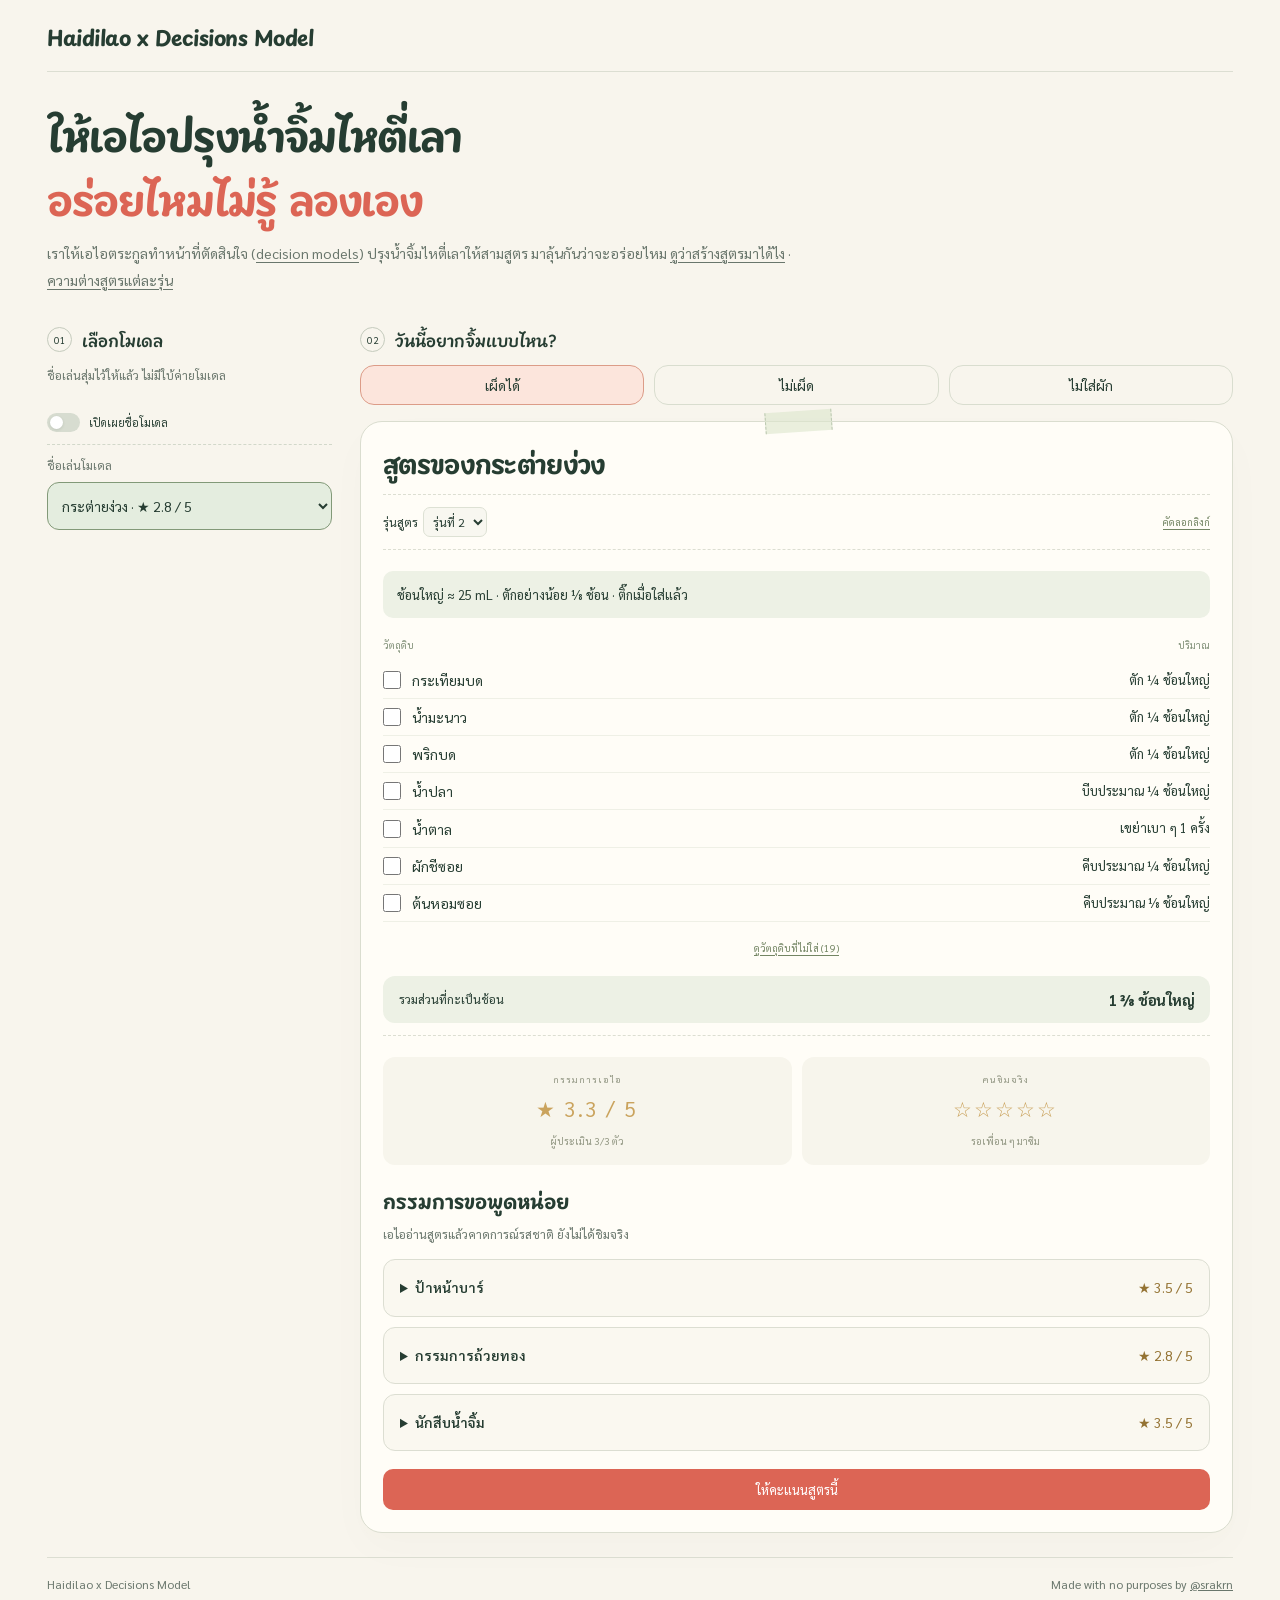
==== web/index.html @ d0651ea5 "Separate recipe-version criteria from the concise process explanation" ====
<!doctype html>
<html lang="th">
<head>
  <meta charset="utf-8">
  <meta name="viewport" content="width=device-width, initial-scale=1">
  <meta name="theme-color" content="#f8f5ed">
  <meta name="description" content="ชิมสูตรน้ำจิ้มที่โมเดลคิดขึ้น โดยไม่ต้องรู้ว่าใครเป็นคนปรุง เลือกสูตรเผ็ดได้ ไม่เผ็ด หรือไม่ใส่ผัก">
  <title>Haidilao x Decisions Model</title>
  <meta property="og:type" content="website">
  <meta property="og:site_name" content="Haidilao x Decisions Model">
  <meta property="og:title" content="สูตรน้ำจิ้มไหตี่เลา จากเอไอ">
  <meta property="og:description" content="ให้เอไอปรุงน้ำจิ้มไหตี่เลา อร่อยไหมไม่รู้ ลองเอง">
  <meta property="og:image" content="https://srakrn.github.io/hdl-dm/assets/sharing-image.png">
  <meta property="og:image:width" content="1200">
  <meta property="og:image:height" content="630">
  <meta property="og:image:type" content="image/png">
  <meta property="og:image:alt" content="สูตรน้ำจิ้มไหตี่เลา จากเอไอ บนภาพหม้อชาบูขาวดำ">
  <meta name="twitter:card" content="summary_large_image">
  <meta name="twitter:title" content="สูตรน้ำจิ้มไหตี่เลา จากเอไอ">
  <meta name="twitter:description" content="ให้เอไอปรุงน้ำจิ้มไหตี่เลา อร่อยไหมไม่รู้ ลองเอง">
  <meta name="twitter:image" content="https://srakrn.github.io/hdl-dm/assets/sharing-image.png">
  <link rel="preconnect" href="https://fonts.googleapis.com">
  <link rel="preconnect" href="https://fonts.gstatic.com" crossorigin>
  <link href="https://fonts.googleapis.com/css2?family=Playpen+Sans+Thai:wght@400;500;600;700&family=Sarabun:wght@400;500;600;700&display=swap" rel="stylesheet">
  <link rel="stylesheet" href="./styles.css?v=37cc934edffb">
  <script defer src="./app.js?v=aac9bf24905a"></script>
</head>
<body>
  <div class="page-wrap">
    <header class="topbar">
      <a class="brand" href="./">Haidilao x Decisions Model</a>
    </header>
    <main>
      <section class="hero" aria-labelledby="hero-title">
        <div class="hero-copy">
          <h1 id="hero-title">ให้เอไอปรุงน้ำจิ้มไหตี่เลา<br><span>อร่อยไหมไม่รู้ ลองเอง</span></h1>
          <p class="intro">เราให้เอไอตระกูลทำหน้าที่ตัดสินใจ (<a href="https://openrouter.ai/blog/insights/what-is-jev/" target="_blank" rel="noopener noreferrer">decision models</a>) ปรุงน้ำจิ้มไหตี่เลาให้สามสูตร มาลุ้นกันว่าจะอร่อยไหม <a id="process-link" href="#recipe-process" aria-haspopup="dialog" aria-controls="recipe-process">ดูว่าสร้างสูตรมาได้ไง</a> · <a id="versions-link" href="#recipe-versions" aria-haspopup="dialog" aria-controls="recipe-versions">ความต่างสูตรแต่ละรุ่น</a></p>
        </div>
      </section>
      <p id="loading-status" class="muted" role="status">กำลังเปิดสมุดสูตร…</p>
      <div id="load-error" class="error-box" role="alert" hidden></div>
      <div id="workspace" class="workspace" hidden>
        <aside class="model-panel" aria-label="เลือกโมเดล">
          <div class="section-heading"><span class="step">01</span><h2>เลือกโมเดล</h2></div>
          <p class="muted panel-intro">ชื่อเล่นสุ่มไว้ให้แล้ว ไม่มีใบ้ค่ายโมเดล</p>
          <label class="reveal-toggle"><input id="reveal-toggle" type="checkbox"><span class="switch" aria-hidden="true"></span><span>เปิดเผยชื่อโมเดล</span></label>
          <p id="reveal-error" class="muted" role="status" hidden></p>
          <label class="model-select-label" for="model-select">ชื่อเล่นโมเดล</label>
          <select id="model-select" class="model-select"></select>
        </aside>
        <section class="recipe-panel" aria-label="สูตรน้ำจิ้ม">
          <div class="section-heading"><span class="step">02</span><h2>วันนี้อยากจิ้มแบบไหน?</h2></div>
          <div id="profiles" class="profile-options" aria-label="เลือกสูตร"></div>
          <article class="recipe-card">
            <div class="recipe-card-head">
              <div><h2 id="recipe-title">สูตรน้ำจิ้ม</h2><p id="recipe-real-name" class="real-name" hidden></p></div>
            </div>
            <div class="recipe-tools">
              <label>รุ่นสูตร <select id="round-select" aria-label="เลือกรุ่นสูตร"></select></label>
              <label id="unit-control">1 หน่วย <input id="unit-ml" type="number" min="0.1" max="100" step="0.1" inputmode="decimal" aria-label="ปริมาตรหนึ่งหน่วยเป็นมิลลิลิตร"> mL</label>
              <button id="share-button" class="text-button" type="button">คัดลอกลิงก์</button>
            </div>
            <p id="share-status" class="muted share-status" role="status"></p>
            <div id="empty-recipe" class="empty-recipe" hidden><h3>ถ้วยนี้ยังว่างอยู่</h3><p>โมเดลนี้ยังไม่มีผลสำเร็จสำหรับสูตรที่เลือก<br>ลองชิมสูตรของเพื่อนคนอื่นก่อนได้เลย</p></div>
            <div id="recipe-content">
              <p id="preparation-note" class="preparation-note"></p>
              <div class="ingredient-heading"><span>วัตถุดิบ</span><span>ปริมาณ</span></div>
              <div id="ingredients" class="ingredient-list"></div>
              <button id="show-zero" class="text-button zero-button" type="button" aria-expanded="false">ดูวัตถุดิบที่ไม่ใส่</button>
              <div class="recipe-total"><span id="total-label">รวมหนึ่งถ้วย</span><strong id="total-volume"></strong></div>
              <p id="constraint-note" class="constraint-note" hidden></p>
              <div class="rating-area">
                <div class="rating-box"><span class="rating-label">กรรมการเอไอ</span><strong id="llm-stars" class="stars">☆☆☆☆☆</strong><p id="llm-note">ยังไม่มีคะแนนจาก LLM</p></div>
                <div class="rating-box"><span class="rating-label">คนชิมจริง</span><strong id="human-stars" class="stars">☆☆☆☆☆</strong><p id="human-note">รอเพื่อน ๆ มาชิม</p></div>
              </div>
              <section id="judge-panel" class="judge-panel" hidden aria-labelledby="judge-title">
                <h3 id="judge-title">กรรมการขอพูดหน่อย</h3>
                <p class="judge-disclaimer">เอไออ่านสูตรแล้วคาดการณ์รสชาติ ยังไม่ได้ชิมจริง</p>
                <div id="judge-reviews"></div>
              </section>
              <a id="form-link" class="form-link" hidden target="_blank" rel="noopener noreferrer">ให้คะแนนสูตรนี้</a>
              <p id="form-pending" class="form-pending">พื้นที่ให้ดาวเตรียมไว้แล้ว ฟอร์มรีวิวจะตามมาในรอบถัดไป</p>
            </div>
          </article>
        </section>
      </div>
    </main>
    <footer><span>Haidilao x Decisions Model</span><span>Made with no purposes by <a href="https://srakrn.me" target="_blank" rel="noopener noreferrer">@srakrn</a></span></footer>
  </div>
  <dialog id="recipe-process" class="process-dialog" aria-labelledby="process-title" aria-describedby="process-intro">
    <div class="process-header">
      <h2 id="process-title">สูตรนี้มาได้ไง?</h2>
      <form method="dialog"><button class="process-close" type="submit" autofocus>ปิด</button></form>
    </div>
    <p id="process-intro">เริ่มจากบอกโจทย์กับของที่มีที่บาร์น้ำจิ้ม แล้วให้เอไอเลือกวัตถุดิบและปริมาณเอง ทีละขั้นแบบนี้เลย</p>
    <ol class="process-steps">
      <li><h3>ซุปที่เราจิ้ม</h3><p>เราบอกเอไอว่าอยากได้น้ำจิ้มมากินกับอาหารลวกซุปน้ำเปล่า (ที่ไหตี่เลา ถ้าไม่อยากจ่ายค่าน้ำซุปหม้อไหน สามารถสั่งน้ำเปล่ามาลงช่องนั้นได้นะ) และให้โจทย์น้ำจิ้มสามสูตร คือเผ็ดได้ ไม่เผ็ด และไม่ใส่ผัก</p></li>
      <li><h3>รายการเครื่องปรุง</h3><p>เราส่งรายชื่อวัตถุดิบเป็นอังกฤษ พร้อมอธิบายรสและเนื้อสัมผัส เช่น น้ำจิ้มไก่ มีรสหวานและข้น ซอสเห็ดมีรส เค็มหอมเห็ด และมีน้ำมัน จะได้มีข้อมูลให้คิดก่อนปรุง (ที่ไหตี่เลา มีน้ำจิ้มสุกี้ และน้ำจิ้มซีฟู้ด แต่เราไม่ให้โมเดลเห็นของสองอย่างนี้ เพราะกินเปล่าๆ ก็อร่อยแล้ว 555555)</p></li>
      <li><h3>รอบแรกให้เลือกวัตถุดิบ</h3><p>เอไอจะประเมินแต่ละอย่างควรใส่ไหม โดยยังไม่ตัดสินใจว่าจะใส่เยอะแค่ไหน เราไม่จำกัดว่าต้องใช้อย่างน้อยหรือไม่เกินกี่อย่าง</p></li>
      <li><h3>รอบสองค่อยถามว่าจะใส่เท่าไหร่</h3><p>ถามทีละอย่าง โดยให้เห็นปริมาณที่เลือกไปแล้ว เลือกได้ว่าจะไม่ใส่ หรือใส่ ⅛, ¼, ½, 1 หรือ 2 ช้อนใหญ่ ช้อนหนึ่งประมาณ 25 mL ขวดบีบก็กะเทียบช้อน ผักใช้ที่คีบแล้วกะปริมาณ ส่วนเกลือ น้ำตาล และพริกไทยให้เขย่าเบา ๆ 1–2 ครั้ง</p></li>
      <li><h3>เอาคำตอบจริงมาให้ลอง</h3><p>เราแสดงสูตรตรงๆ เลย ไม่มีการลองให้เอไอคิดสูตรสามอันแล้วเฉลี่ย เราตั้งชื่อเล่นสุ่มให้แต่ละโมเดล เพื่อให้เลือกลองโดยไม่ติดชื่อค่าย ถ้าอยากรู้ว่าใครปรุง ค่อยเปิดชื่อจริงได้</p></li>
      <li><h3>ให้กรรมการอ่าน แล้วให้คุณชิม</h3><p>GPT Sol, Gemini Flash และ DeepSeek อ่านสูตรแล้วให้ดาวเรื่องความอร่อย ความกลมกล่อม ความซับซ้อน และความแปลกใหม่ พร้อมแซวกันนิดหน่อย แต่เอไอยังไม่ได้ชิมจริงนะ รีวิวจากคนลองจิ้มจึงแยกไว้อีกช่อง กดให้คะแนนหลังลองได้เลย</p></li>
    </ol>
  </dialog>
  <dialog id="recipe-versions" class="process-dialog" aria-labelledby="versions-title">
    <div class="process-header">
      <h2 id="versions-title">ความต่างสูตรแต่ละรุ่น</h2>
      <form method="dialog"><button class="process-close" type="submit" autofocus>ปิด</button></form>
    </div>
    <ol class="process-steps">
      <li><h3>รุ่นที่ 1 — เน้นอร่อยและกลมกล่อม</h3><p>ให้เอไอเลือกจาก 28 วัตถุดิบ โดยยังไม่ได้บอกเกณฑ์ให้คะแนนก่อนปรุง กรรมการให้น้ำหนักความอร่อย 50% ความกลมกล่อม 35% ความซับซ้อน 10% และความแปลกใหม่ 5%</p></li>
      <li><h3>รุ่นที่ 2 — เปิดโอกาสให้ไอเดียรสมากขึ้น</h3><p>เหลือ 26 วัตถุดิบตามของที่มีบนบาร์ ตัดกระเทียมกลีบและผักชีต้น เหลือแบบบดกับซอย เราบอกเกณฑ์ให้เอไอเห็นทั้งตอนเลือกของและเลือกปริมาณ: ความอร่อย 40% ความกลมกล่อม 30% ความซับซ้อน 15% และความแปลกใหม่ 15%</p><p>ซอสหมาล่า ซอสเห็ด เต้าซี่ปรุงรส ซาฉา น้ำมันพริก และเต้าหู้ยี้เป็นโอกาสสร้างรสที่ต่างจากน้ำจิ้มไทยพื้นฐาน แต่ใส่แล้วต้องเข้ากันและกินได้จริง ไม่ได้คะแนนเพียงเพราะใส่ ความซับซ้อนดูที่ชั้นรส ไม่ใช่จำนวนวัตถุดิบ และยังต้องอร่อยไว้ก่อน</p></li>
    </ol>
    <p>ทั้งสองรุ่นคัดวัตถุดิบที่ได้ค่าตั้งแต่ 0.7 ขึ้นไป ใช้ช้อนใหญ่ประมาณ 25 mL และไม่จำกัดจำนวนวัตถุดิบ คะแนนกับรีวิวเก็บแยกตามสูตรของแต่ละรุ่น เลือกสลับรุ่นได้จากช่อง “รุ่นสูตร”</p>
  </dialog>
  <noscript><p>เปิด JavaScript เพื่อเลือกโมเดลและสูตรน้ำจิ้ม</p></noscript>
</body>
</html>
---- web/styles.css ----
:root{--cream:#f8f5ed;--ink:#263d32;--muted:#69766c;--coral:#dc6555;--green:#e7eee4;--line:#dcded2;--paper:#fffdf7;--radius:22px;font-family:"Sarabun",sans-serif;color:var(--ink);background:var(--cream);font-synthesis:none}
*{box-sizing:border-box}body{margin:0}button,input,select{font:inherit}button,a,input,select{-webkit-tap-highlight-color:transparent}button{cursor:pointer}a{color:inherit}button:focus-visible,a:focus-visible,input:focus-visible,select:focus-visible{outline:3px solid #cf8b3e;outline-offset:4px}[hidden]{display:none!important}.page-wrap{max-width:1200px;padding:0 32px;margin:auto}.topbar{height:72px;display:flex;align-items:center;justify-content:space-between;border-bottom:1px solid var(--line)}.brand{text-decoration:none;display:flex;align-items:center;gap:12px;font-weight:700;font-size:22px;letter-spacing:-.5px}.hero{display:flex;justify-content:space-between;gap:24px;padding:24px 0 20px;align-items:center}.hero-copy{flex:1}h1{font-size:40px;line-height:1.6;letter-spacing:-1.4px;margin:0;font-weight:700;position:relative}h1>span{color:var(--coral)}.intro{font-size:14px;line-height:1.9;color:var(--muted);margin:12px 0 8px}.workspace{display:grid;grid-template-columns:275px minmax(0,1fr);gap:24px;align-items:start}.section-heading{display:flex;align-items:center;gap:10px;margin-bottom:12px}.section-heading h2{font-size:16px;font-weight:600;margin:0}.step{font-size:10px;border:1px solid #c5cbbd;border-radius:50%;height:25px;width:25px;display:grid;place-items:center;flex-shrink:0}.muted{color:var(--muted);font-size:11px;line-height:1.8}.panel-intro{margin:0 0 16px}.reveal-toggle{display:flex;align-items:center;gap:9px;font-size:11px;cursor:pointer;padding:10px 0 12px;border-bottom:1px dashed #d2d8ca;margin-bottom:12px}.reveal-toggle input{position:absolute;opacity:0;width:36px;height:20px}.switch{width:33px;height:19px;background:#d7dcd0;border-radius:25px;position:relative;transition:background .2s}.switch:after{content:"";position:absolute;width:13px;height:13px;background:white;left:3px;top:3px;border-radius:50%;box-shadow:0 1px 3px #263d3222;transition:transform .2s}.reveal-toggle input:checked+.switch{background:#6d937d}.reveal-toggle input:checked+.switch:after{transform:translateX(14px)}.reveal-toggle input:focus-visible+.switch{outline:3px solid #cf8b3e;outline-offset:3px}.profile-options{display:grid;grid-template-columns:repeat(3,1fr);gap:10px;margin:12px 0 16px}.profile-button{border:1px solid #d9ddcf;border-radius:14px;background:transparent;padding:10px 8px;color:var(--ink);display:flex;gap:9px;justify-content:center;align-items:center;font-size:13px;transition:background .15s}.profile-button:hover{background:#f0eee5}.profile-button[aria-pressed=true]{background:#fce5dc;border-color:#dc9c88}.recipe-card{background:var(--paper);border:1px solid #daddcf;border-radius:var(--radius);padding:22px;box-shadow:0 6px 0 #eaece111,0 16px 45px #32432905;position:relative}.recipe-card:before{content:"";width:65px;height:21px;position:absolute;top:-11px;left:calc(50% - 32px);background:#dce6cd99;transform:rotate(-4deg);border-left:1px dashed #bac7af;border-right:1px dashed #bac7af}.recipe-card-head{display:flex;align-items:center;justify-content:space-between;gap:10px}.recipe-card-head h2{font-size:25px;letter-spacing:-.7px;margin:0;line-height:1.5}.real-name{font-size:11px;color:var(--muted);overflow-wrap:anywhere;margin:7px 0 0}.recipe-tools{display:flex;flex-wrap:wrap;align-items:center;gap:12px;font-size:10px;border-top:1px dashed var(--line);border-bottom:1px dashed var(--line);padding:12px 0}.recipe-tools label{display:flex;gap:5px;align-items:center}.recipe-tools select,.recipe-tools input{background:#f8f7f0;border:1px solid #dde1d4;border-radius:7px;color:var(--ink);padding:5px;font-size:10px}.recipe-tools input{width:52px}.text-button{background:none;border:0;padding:4px 0;font-size:10px;color:#738563;text-decoration:underline;text-underline-offset:3px}.recipe-tools .text-button{margin-left:auto}.share-status{margin:3px 0;min-height:5px}.ingredient-heading{display:flex;justify-content:space-between;font-size:10px;color:#819078;margin:20px 0 11px}.ingredient-row{display:grid;grid-template-columns:minmax(0,1fr) 140px;align-items:center;gap:16px;padding:7px 0;border-bottom:1px solid #eff0e6}.ingredient-name{font-size:12px;display:flex;align-items:center;flex-wrap:wrap;gap:7px}.ingredient-name:before{content:"";width:5px;height:5px;background:#8aaa83;border-radius:50%;flex-shrink:0}.excluded-tag{font-size:8px;background:#f8e6d9;padding:3px 5px;border-radius:4px;color:#9a613f}.ingredient-amount{text-align:right;font-size:12px;font-variant-numeric:tabular-nums}.ingredient-amount small{font-size:9px;color:#879180;margin-left:4px}.amount-track{height:3px;background:#e8ecdf;border-radius:4px;margin:6px 0 0 auto;width:100%}.amount-fill{height:100%;background:#99b289;border-radius:4px}.ingredient-row.is-zero{opacity:.6}.zero-button{display:block;margin:15px auto}.recipe-total{display:flex;justify-content:space-between;align-items:center;background:#edf1e5;padding:14px 16px;border-radius:12px;font-size:12px;margin:18px 0 12px}.recipe-total strong{font-size:17px;letter-spacing:-.5px}.recipe-note{font-size:9px;line-height:1.9;color:#87917d;margin:12px 0 20px}.constraint-note{font-size:10px;line-height:1.8;color:#8a5c41;background:#fcf0e5;border:1px solid #efdfc9;padding:10px 12px;border-radius:10px}.rating-area{border-top:1px dashed var(--line);padding-top:21px;display:grid;grid-template-columns:1fr 1fr;gap:10px}.rating-box{background:#f7f5ec;border-radius:12px;padding:16px;text-align:center}.rating-label{font-size:9px;letter-spacing:1px;color:#8a8f7b;display:block}.stars{display:block;color:#caa35d;font-size:21px;font-weight:400;letter-spacing:2px;margin:10px 0}.rating-box p{font-size:10px;color:#929783;line-height:1.7;margin:0}.form-pending{font-size:9px;color:#989d8e;text-align:center;margin:18px 0 0;line-height:1.8}.form-link{display:block;text-align:center;text-decoration:none;border-radius:10px;background:var(--coral);color:white;padding:12px;margin-top:18px;font-size:13px}.empty-recipe{text-align:center;padding:44px 15px;color:var(--muted)}.empty-recipe>span{font-size:40px}.empty-recipe h3{font-size:18px;color:var(--ink)}.empty-recipe p{font-size:12px;line-height:1.9}.error-box{padding:20px;background:#fae8e0;border-radius:15px;font-size:13px;line-height:1.8}footer{border-top:1px solid var(--line);margin-top:24px;padding:16px 0 20px;display:flex;gap:15px;justify-content:space-between;font-size:12px;color:#69766c;line-height:1.8}
@media(min-width:1250px){.page-wrap{max-width:1250px}.workspace{grid-template-columns:285px minmax(0,1fr);gap:28px}.hero{padding:28px 0 24px}}
@media(max-width:850px){.page-wrap{padding:0 24px}.workspace{grid-template-columns:220px minmax(0,1fr);gap:22px}h1{font-size:31px}.recipe-card{padding:22px}.profile-button{font-size:11px;gap:5px}.recipe-tools .text-button{margin-left:0}.recipe-card-head h2{font-size:22px}.hero{gap:10px}}
@media(max-width:640px){.page-wrap{padding:0 18px}.topbar{height:60px}.brand{font-size:19px}.hero{padding:18px 0 16px;position:relative;display:block}.hero-copy{position:relative;z-index:1}h1{font-size:27px;letter-spacing:-1px;line-height:1.65}.workspace{display:block}.section-heading h2{font-size:14px}.model-panel{margin-bottom:25px}.panel-intro{font-size:10px;margin-bottom:5px}.reveal-toggle{padding:8px 0 12px;margin-bottom:10px}.profile-options{gap:7px;margin:10px 0 16px}.profile-button{font-size:11px;padding:12px 6px}.recipe-card{padding:18px 16px}.recipe-card-head h2{font-size:23px}.ingredient-row{grid-template-columns:minmax(0,1fr) 118px;gap:12px}.ingredient-name{font-size:11px}.rating-box{padding:10px 8px}.stars{font-size:18px}.recipe-tools{gap:8px}.recipe-tools .text-button{margin-left:auto;font-size:9px}footer{display:block;margin-top:20px;padding-top:12px;font-size:11px}footer>span{display:block;margin-bottom:7px}}
@media(prefers-reduced-motion:reduce){*{transition:none!important}}

h1,h2,h3,.brand{font-family:"Playpen Sans Thai",cursive}.brand{font-size:21px;line-height:1.5}.intro a{text-underline-offset:3px}.model-select-label{display:block;font-size:12px;margin-bottom:9px;color:var(--muted)}.model-select{width:100%;max-width:100%;padding:13px 10px;border:1px solid #829978;border-radius:12px;background:#e4eddf;color:var(--ink);font-size:14px}.recipe-card-head{margin-bottom:12px}.ingredient-name{font-size:14px}.recipe-tools{font-size:12px}.recipe-tools select,.recipe-tools input{font-size:12px}.recipe-note{font-size:11px}.profile-button{font-size:14px}.muted{font-size:12px}
@media(max-width:640px){.brand{font-size:18px}.hero{padding:18px 0 16px}h1{font-size:26px;letter-spacing:0;line-height:1.65}.model-panel{margin-bottom:18px}.model-select{font-size:14px}.ingredient-name{font-size:13px}.recipe-tools .text-button{margin-left:0}.profile-button{font-size:13px}.recipe-card-head h2{font-size:22px}}

.preparation-note{font-size:13px;line-height:1.8;padding:12px 14px;background:#edf1e5;border-radius:10px}.ingredient-check{width:18px;height:18px;accent-color:#6d937d;cursor:pointer;margin:0 4px 0 0;flex-shrink:0}.ingredient-name:has(.ingredient-check):before{display:none}.ingredient-row:has(.ingredient-check){cursor:pointer}.ingredient-row.is-added .ingredient-name{text-decoration:line-through;color:var(--muted)}.ingredient-row.is-added{opacity:.55}.ingredient-amount{font-size:13px;line-height:1.7}.technical-details{font-size:11px;color:var(--muted);line-height:1.8;margin:16px 0}.technical-details summary{cursor:pointer}.recipe-total{gap:12px}.recipe-total strong{font-size:15px;text-align:right}@media(max-width:640px){.ingredient-row{grid-template-columns:minmax(0,1fr) 135px}.ingredient-amount{font-size:12px}.preparation-note{font-size:12px}}

.judge-panel{margin:18px 0}.judge-panel h3{font-size:19px;margin:0 0 8px}.judge-disclaimer{font-size:12px;color:var(--muted);line-height:1.8;margin:0 0 14px}.judge-review{border:1px solid var(--line);border-radius:12px;margin:10px 0;background:#faf8f0;overflow:hidden}.judge-summary{padding:15px 16px;cursor:pointer;font-size:14px;line-height:1.8}.judge-character{font-weight:600}.judge-stars{float:right;margin-left:10px;color:#947333;white-space:nowrap}.judge-content{padding:0 16px 16px;font-size:13px;line-height:1.95;overflow-wrap:anywhere}.judge-model{font-size:11px;color:var(--muted);margin:0 0 10px}.judge-critique{margin:0 0 14px}.judge-metrics{display:grid;grid-template-columns:1fr 1fr;gap:10px;background:var(--green);border-radius:10px;padding:12px;margin:14px 0}.judge-metrics>div{display:flex;justify-content:space-between;gap:8px;font-size:12px}.judge-metrics dd{margin:0;font-variant-numeric:tabular-nums;white-space:nowrap}.judge-observation{margin:10px 0 0}@media(max-width:640px){.judge-metrics{grid-template-columns:1fr}.judge-summary{font-size:13px;padding:13px}.judge-content{padding:0 13px 13px}.judge-stars{font-size:12px}}

.intro{max-width:850px}.process-dialog{width:min(650px,calc(100% - 32px));max-height:calc(100dvh - 48px);padding:26px;border:1px solid var(--line);border-radius:20px;background:var(--paper);color:var(--ink);box-shadow:0 20px 80px #263d3233;overflow-y:auto}.process-dialog::backdrop{background:#263d3277}.process-header{display:flex;align-items:start;justify-content:space-between;gap:18px}.process-header h2{margin:0;font-size:24px;line-height:1.6}.process-header form{margin:0;flex-shrink:0}.process-close{padding:7px 13px;border:1px solid var(--line);border-radius:8px;background:var(--green);color:var(--ink);font-size:13px}.process-dialog p{font-size:15px;line-height:1.9;color:var(--muted)}.process-steps{padding-left:24px;margin:24px 0 0}.process-steps li{padding-left:8px;margin:0 0 22px}.process-steps li::marker{font-weight:600;color:var(--coral)}.process-steps h3{font-size:17px;line-height:1.7;margin:0 0 6px}.process-steps p{margin:0}.process-steps li:last-child{margin-bottom:0}@media(max-width:640px){.process-dialog{padding:20px;max-height:calc(100dvh - 32px)}.process-header h2{font-size:21px}.process-dialog p{font-size:14px}.process-steps h3{font-size:16px}}

.intro a[aria-haspopup="dialog"]{white-space:nowrap}
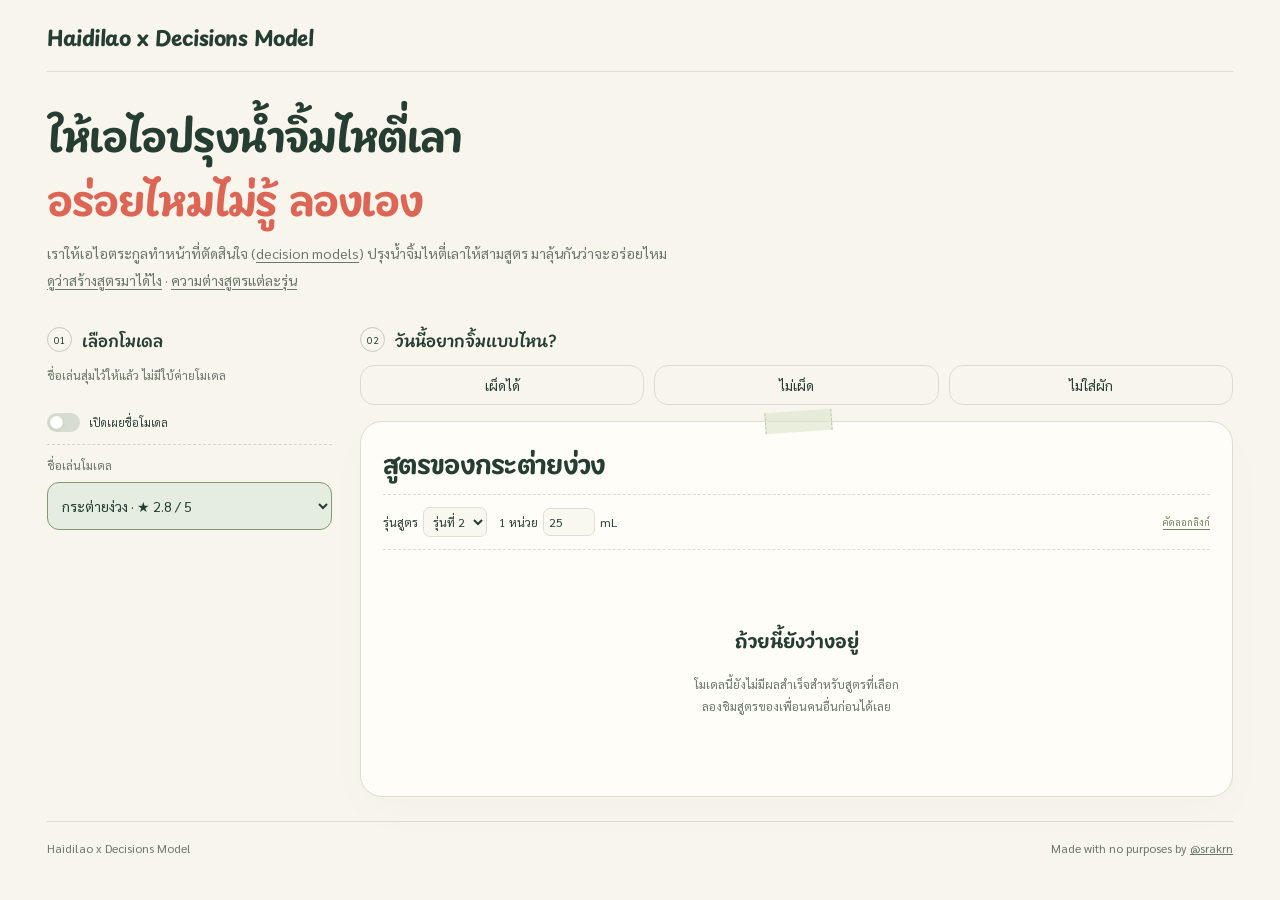
==== commit 02b6ec8e: "List models across all recipe versions and fall back to available recipes" ====
--- a/web/index.html
+++ b/web/index.html
@@ -23,7 +23,7 @@
   <link rel="preconnect" href="https://fonts.gstatic.com" crossorigin>
   <link href="https://fonts.googleapis.com/css2?family=Playpen+Sans+Thai:wght@400;500;600;700&family=Sarabun:wght@400;500;600;700&display=swap" rel="stylesheet">
   <link rel="stylesheet" href="./styles.css?v=37cc934edffb">
-  <script defer src="./app.js?v=aac9bf24905a"></script>
+  <script defer src="./app.js?v=c2200e5fb18a"></script>
 </head>
 <body>
   <div class="page-wrap">
@@ -34,7 +34,7 @@
       <section class="hero" aria-labelledby="hero-title">
         <div class="hero-copy">
           <h1 id="hero-title">ให้เอไอปรุงน้ำจิ้มไหตี่เลา<br><span>อร่อยไหมไม่รู้ ลองเอง</span></h1>
-          <p class="intro">เราให้เอไอตระกูลทำหน้าที่ตัดสินใจ (<a href="https://openrouter.ai/blog/insights/what-is-jev/" target="_blank" rel="noopener noreferrer">decision models</a>) ปรุงน้ำจิ้มไหตี่เลาให้สามสูตร มาลุ้นกันว่าจะอร่อยไหม <a id="process-link" href="#recipe-process" aria-haspopup="dialog" aria-controls="recipe-process">ดูว่าสร้างสูตรมาได้ไง</a> · <a id="versions-link" href="#recipe-versions" aria-haspopup="dialog" aria-controls="recipe-versions">ความต่างสูตรแต่ละรุ่น</a></p>
+          <p class="intro">เราให้เอไอตระกูลทำหน้าที่ตัดสินใจ (<a href="https://openrouter.ai/blog/insights/what-is-jev/" target="_blank" rel="noopener noreferrer">decision models</a>) ปรุงน้ำจิ้มไหตี่เลาให้สามสูตร มาลุ้นกันว่าจะอร่อยไหม<br><a id="process-link" href="#recipe-process" aria-haspopup="dialog" aria-controls="recipe-process">ดูว่าสร้างสูตรมาได้ไง</a> · <a id="versions-link" href="#recipe-versions" aria-haspopup="dialog" aria-controls="recipe-versions">ความต่างสูตรแต่ละรุ่น</a></p>
         </div>
       </section>
       <p id="loading-status" class="muted" role="status">กำลังเปิดสมุดสูตร…</p>
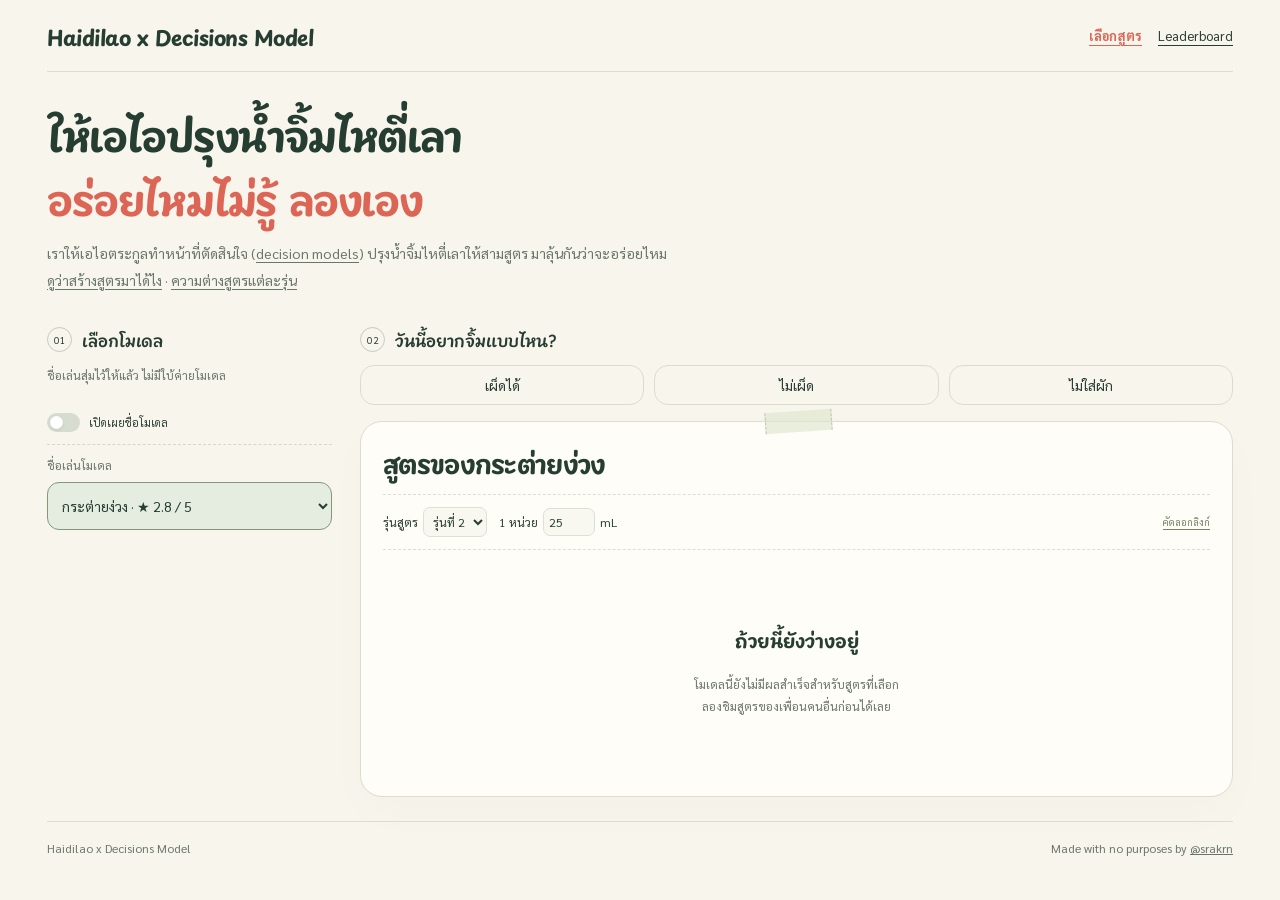
==== commit 8dde0cce: "Add latest-version recipe leaderboards by flavor profile" ====
--- a/web/index.html
+++ b/web/index.html
@@ -22,13 +22,14 @@
   <link rel="preconnect" href="https://fonts.googleapis.com">
   <link rel="preconnect" href="https://fonts.gstatic.com" crossorigin>
   <link href="https://fonts.googleapis.com/css2?family=Playpen+Sans+Thai:wght@400;500;600;700&family=Sarabun:wght@400;500;600;700&display=swap" rel="stylesheet">
-  <link rel="stylesheet" href="./styles.css?v=37cc934edffb">
+  <link rel="stylesheet" href="./styles.css?v=39d4e215cee0">
   <script defer src="./app.js?v=c2200e5fb18a"></script>
 </head>
 <body>
   <div class="page-wrap">
     <header class="topbar">
       <a class="brand" href="./">Haidilao x Decisions Model</a>
+      <nav class="site-nav"><a href="./" aria-current="page">เลือกสูตร</a><a href="./leaderboard.html">Leaderboard</a></nav>
     </header>
     <main>
       <section class="hero" aria-labelledby="hero-title">
@@ -108,10 +109,10 @@
       <form method="dialog"><button class="process-close" type="submit" autofocus>ปิด</button></form>
     </div>
     <ol class="process-steps">
-      <li><h3>รุ่นที่ 1 — เน้นอร่อยและกลมกล่อม</h3><p>ให้เอไอเลือกจาก 28 วัตถุดิบ โดยยังไม่ได้บอกเกณฑ์ให้คะแนนก่อนปรุง กรรมการให้น้ำหนักความอร่อย 50% ความกลมกล่อม 35% ความซับซ้อน 10% และความแปลกใหม่ 5%</p></li>
-      <li><h3>รุ่นที่ 2 — เปิดโอกาสให้ไอเดียรสมากขึ้น</h3><p>เหลือ 26 วัตถุดิบตามของที่มีบนบาร์ ตัดกระเทียมกลีบและผักชีต้น เหลือแบบบดกับซอย เราบอกเกณฑ์ให้เอไอเห็นทั้งตอนเลือกของและเลือกปริมาณ: ความอร่อย 40% ความกลมกล่อม 30% ความซับซ้อน 15% และความแปลกใหม่ 15%</p><p>ซอสหมาล่า ซอสเห็ด เต้าซี่ปรุงรส ซาฉา น้ำมันพริก และเต้าหู้ยี้เป็นโอกาสสร้างรสที่ต่างจากน้ำจิ้มไทยพื้นฐาน แต่ใส่แล้วต้องเข้ากันและกินได้จริง ไม่ได้คะแนนเพียงเพราะใส่ ความซับซ้อนดูที่ชั้นรส ไม่ใช่จำนวนวัตถุดิบ และยังต้องอร่อยไว้ก่อน</p></li>
+      <li><h3>รุ่นที่ 1</h3><p>คัดวัตถุดิบที่ได้ค่าตั้งแต่ 50% ขึ้นไป โดยยังไม่ได้บอกเกณฑ์ให้คะแนนก่อนปรุง กรรมการให้น้ำหนักความอร่อย 40% ความกลมกล่อม 30% ความซับซ้อน 20% และความแปลกใหม่ 10%</p></li>
+      <li><h3>รุ่นที่ 2</h3><p>คัดวัตถุดิบที่ได้ค่าตั้งแต่ 70% ขึ้นไป เราบอกเกณฑ์ให้เอไอเห็นทั้งตอนเลือกของและเลือกปริมาณ: ความอร่อย 40% ความกลมกล่อม 30% ความซับซ้อน 15% และความแปลกใหม่ 15%</p></li>
     </ol>
-    <p>ทั้งสองรุ่นคัดวัตถุดิบที่ได้ค่าตั้งแต่ 0.7 ขึ้นไป ใช้ช้อนใหญ่ประมาณ 25 mL และไม่จำกัดจำนวนวัตถุดิบ คะแนนกับรีวิวเก็บแยกตามสูตรของแต่ละรุ่น เลือกสลับรุ่นได้จากช่อง “รุ่นสูตร”</p>
+    <p>ทั้งสองรุ่นใช้ช้อนใหญ่ประมาณ 25 mL คะแนนกับรีวิวเก็บแยกตามสูตรของแต่ละรุ่น เลือกสลับรุ่นได้จากช่อง “รุ่นสูตร”</p>
   </dialog>
   <noscript><p>เปิด JavaScript เพื่อเลือกโมเดลและสูตรน้ำจิ้ม</p></noscript>
 </body>
--- a/web/styles.css
+++ b/web/styles.css
@@ -15,3 +15,4 @@
 .intro{max-width:850px}.process-dialog{width:min(650px,calc(100% - 32px));max-height:calc(100dvh - 48px);padding:26px;border:1px solid var(--line);border-radius:20px;background:var(--paper);color:var(--ink);box-shadow:0 20px 80px #263d3233;overflow-y:auto}.process-dialog::backdrop{background:#263d3277}.process-header{display:flex;align-items:start;justify-content:space-between;gap:18px}.process-header h2{margin:0;font-size:24px;line-height:1.6}.process-header form{margin:0;flex-shrink:0}.process-close{padding:7px 13px;border:1px solid var(--line);border-radius:8px;background:var(--green);color:var(--ink);font-size:13px}.process-dialog p{font-size:15px;line-height:1.9;color:var(--muted)}.process-steps{padding-left:24px;margin:24px 0 0}.process-steps li{padding-left:8px;margin:0 0 22px}.process-steps li::marker{font-weight:600;color:var(--coral)}.process-steps h3{font-size:17px;line-height:1.7;margin:0 0 6px}.process-steps p{margin:0}.process-steps li:last-child{margin-bottom:0}@media(max-width:640px){.process-dialog{padding:20px;max-height:calc(100dvh - 32px)}.process-header h2{font-size:21px}.process-dialog p{font-size:14px}.process-steps h3{font-size:16px}}
 
 .intro a[aria-haspopup="dialog"]{white-space:nowrap}
+.site-nav{display:flex;gap:16px;align-items:center;font-size:13px}.site-nav a{text-underline-offset:4px}.site-nav [aria-current="page"]{font-weight:700;color:var(--coral)}.leaderboard-reveal{width:fit-content;margin:0 0 20px}.leaderboards{display:grid;grid-template-columns:repeat(3,minmax(0,1fr));gap:18px}.leaderboard-card{background:var(--paper);border:1px solid var(--line);border-radius:var(--radius);padding:20px 16px}.leaderboard-card h2{font-size:24px;margin:0 0 12px}.leaderboard-table{width:100%;border-collapse:collapse;font-size:14px}.leaderboard-table th{color:var(--muted);font-size:11px;font-weight:400;text-align:left;padding:0 4px 10px}.leaderboard-table td{padding:12px 4px;border-top:1px solid var(--line);vertical-align:top}.leaderboard-table th:last-child,.leaderboard-stars{text-align:right;white-space:nowrap}.leaderboard-table a{text-underline-offset:4px}.leaderboard-rank{color:var(--muted);width:40px;font-variant-numeric:tabular-nums}.leaderboard-stars{font-weight:700;font-variant-numeric:tabular-nums}.leaderboard-table .is-first{color:var(--coral)}.leaderboard-model-id{display:block;font-size:10px;color:var(--muted);overflow-wrap:anywhere;margin-top:5px}.leaderboard-table .muted{display:block;margin-top:4px}@media(max-width:900px){.leaderboards{grid-template-columns:1fr}.leaderboard-card{padding:20px}.leaderboard-table{font-size:15px}}@media(max-width:640px){.site-nav{font-size:11px;gap:10px}.topbar .brand{font-size:16px}}
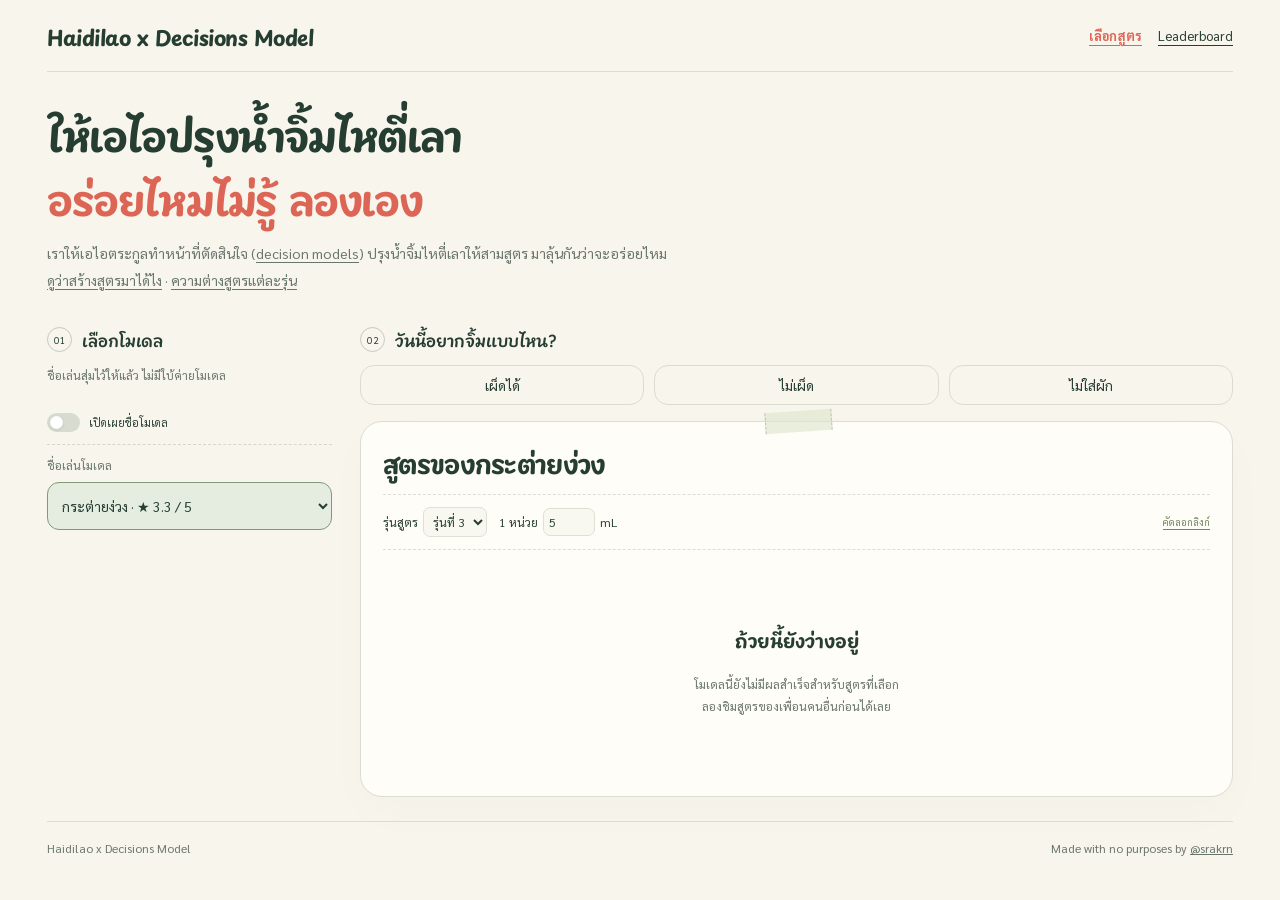
==== commit a37a9ca9: "Generate version 3 recipes with uniform 5 ml volume parts" ====
--- a/web/index.html
+++ b/web/index.html
@@ -22,8 +22,8 @@
   <link rel="preconnect" href="https://fonts.googleapis.com">
   <link rel="preconnect" href="https://fonts.gstatic.com" crossorigin>
   <link href="https://fonts.googleapis.com/css2?family=Playpen+Sans+Thai:wght@400;500;600;700&family=Sarabun:wght@400;500;600;700&display=swap" rel="stylesheet">
-  <link rel="stylesheet" href="./styles.css?v=39d4e215cee0">
-  <script defer src="./app.js?v=c2200e5fb18a"></script>
+  <link rel="stylesheet" href="./styles.css?v=4821694a9c42">
+  <script defer src="./app.js?v=592c5bfaf291"></script>
 </head>
 <body>
   <div class="page-wrap">
@@ -74,6 +74,10 @@
                 <div class="rating-box"><span class="rating-label">กรรมการเอไอ</span><strong id="llm-stars" class="stars">☆☆☆☆☆</strong><p id="llm-note">ยังไม่มีคะแนนจาก LLM</p></div>
                 <div class="rating-box"><span class="rating-label">คนชิมจริง</span><strong id="human-stars" class="stars">☆☆☆☆☆</strong><p id="human-note">รอเพื่อน ๆ มาชิม</p></div>
               </div>
+              <section id="human-panel" class="human-panel" hidden aria-labelledby="human-title">
+                <h3 id="human-title">คนชิมว่าไงบ้าง</h3>
+                <div id="human-reviews"></div>
+              </section>
               <section id="judge-panel" class="judge-panel" hidden aria-labelledby="judge-title">
                 <h3 id="judge-title">กรรมการขอพูดหน่อย</h3>
                 <p class="judge-disclaimer">เอไออ่านสูตรแล้วคาดการณ์รสชาติ ยังไม่ได้ชิมจริง</p>
@@ -98,7 +102,7 @@
       <li><h3>ซุปที่เราจิ้ม</h3><p>เราบอกเอไอว่าอยากได้น้ำจิ้มมากินกับอาหารลวกซุปน้ำเปล่า (ที่ไหตี่เลา ถ้าไม่อยากจ่ายค่าน้ำซุปหม้อไหน สามารถสั่งน้ำเปล่ามาลงช่องนั้นได้นะ) และให้โจทย์น้ำจิ้มสามสูตร คือเผ็ดได้ ไม่เผ็ด และไม่ใส่ผัก</p></li>
       <li><h3>รายการเครื่องปรุง</h3><p>เราส่งรายชื่อวัตถุดิบเป็นอังกฤษ พร้อมอธิบายรสและเนื้อสัมผัส เช่น น้ำจิ้มไก่ มีรสหวานและข้น ซอสเห็ดมีรส เค็มหอมเห็ด และมีน้ำมัน จะได้มีข้อมูลให้คิดก่อนปรุง (ที่ไหตี่เลา มีน้ำจิ้มสุกี้ และน้ำจิ้มซีฟู้ด แต่เราไม่ให้โมเดลเห็นของสองอย่างนี้ เพราะกินเปล่าๆ ก็อร่อยแล้ว 555555)</p></li>
       <li><h3>รอบแรกให้เลือกวัตถุดิบ</h3><p>เอไอจะประเมินแต่ละอย่างควรใส่ไหม โดยยังไม่ตัดสินใจว่าจะใส่เยอะแค่ไหน เราไม่จำกัดว่าต้องใช้อย่างน้อยหรือไม่เกินกี่อย่าง</p></li>
-      <li><h3>รอบสองค่อยถามว่าจะใส่เท่าไหร่</h3><p>ถามทีละอย่าง โดยให้เห็นปริมาณที่เลือกไปแล้ว เลือกได้ว่าจะไม่ใส่ หรือใส่ ⅛, ¼, ½, 1 หรือ 2 ช้อนใหญ่ ช้อนหนึ่งประมาณ 25 mL ขวดบีบก็กะเทียบช้อน ผักใช้ที่คีบแล้วกะปริมาณ ส่วนเกลือ น้ำตาล และพริกไทยให้เขย่าเบา ๆ 1–2 ครั้ง</p></li>
+      <li><h3>รอบสองค่อยถามว่าจะใส่เท่าไหร่</h3><p>ถามทีละอย่าง โดยให้เห็นปริมาณที่เลือกไปแล้ว รุ่นที่ 3 เลือกเป็นส่วนโดยปริมาตร ทุก ¼ ส่วนจนถึง 3 ส่วน แล้วเลือก 3½, 4, 4½, 5, 6, 7 หรือ 8 ส่วนได้ เราแสดง 1 ส่วนเป็น 1 ช้อนตวง 5 mL สำหรับทุกวัตถุดิบ ส่วนรุ่นที่ 1–2 ยังแสดงคำตอบเดิมเทียบเป็นช้อนเล็ก</p></li>
       <li><h3>เอาคำตอบจริงมาให้ลอง</h3><p>เราแสดงสูตรตรงๆ เลย ไม่มีการลองให้เอไอคิดสูตรสามอันแล้วเฉลี่ย เราตั้งชื่อเล่นสุ่มให้แต่ละโมเดล เพื่อให้เลือกลองโดยไม่ติดชื่อค่าย ถ้าอยากรู้ว่าใครปรุง ค่อยเปิดชื่อจริงได้</p></li>
       <li><h3>ให้กรรมการอ่าน แล้วให้คุณชิม</h3><p>GPT Sol, Gemini Flash และ DeepSeek อ่านสูตรแล้วให้ดาวเรื่องความอร่อย ความกลมกล่อม ความซับซ้อน และความแปลกใหม่ พร้อมแซวกันนิดหน่อย แต่เอไอยังไม่ได้ชิมจริงนะ รีวิวจากคนลองจิ้มจึงแยกไว้อีกช่อง กดให้คะแนนหลังลองได้เลย</p></li>
     </ol>
@@ -112,7 +116,8 @@
       <li><h3>รุ่นที่ 1</h3><p>คัดวัตถุดิบที่ได้ค่าตั้งแต่ 50% ขึ้นไป โดยยังไม่ได้บอกเกณฑ์ให้คะแนนก่อนปรุง กรรมการให้น้ำหนักความอร่อย 40% ความกลมกล่อม 30% ความซับซ้อน 20% และความแปลกใหม่ 10%</p></li>
       <li><h3>รุ่นที่ 2</h3><p>คัดวัตถุดิบที่ได้ค่าตั้งแต่ 70% ขึ้นไป เราบอกเกณฑ์ให้เอไอเห็นทั้งตอนเลือกของและเลือกปริมาณ: ความอร่อย 40% ความกลมกล่อม 30% ความซับซ้อน 15% และความแปลกใหม่ 15%</p></li>
     </ol>
-    <p>ทั้งสองรุ่นใช้ช้อนใหญ่ประมาณ 25 mL คะแนนกับรีวิวเก็บแยกตามสูตรของแต่ละรุ่น เลือกสลับรุ่นได้จากช่อง “รุ่นสูตร”</p>
+    <section><h3>รุ่นที่ 3</h3><p>เลือกวัตถุดิบที่ 70% และใช้เกณฑ์คะแนนเดียวกับรุ่นที่ 2 ให้เอไอเลือกปริมาณเป็นส่วนโดยปริมาตร แล้วแสดง 1 ส่วนเป็น 1 ช้อนตวง 5 mL ทุกวัตถุดิบใช้หน่วยเดียวกัน รวมเกลือ น้ำตาล และพริกไทย มี 20 ตัวเลือกตั้งแต่ไม่ใส่ถึง 8 ส่วน ไม่มีซอสซาฉาและน้ำมันพริกในรายการวัตถุดิบรุ่นนี้</p></section>
+    <p>รุ่นที่ 1–2 แสดงปริมาณเป็นช้อนเล็ก โดย ⅛ ช้อนใหญ่เดิมเท่ากับ ½ ช้อนเล็ก และ ¼ ช้อนใหญ่เดิมเท่ากับ 1 ช้อนเล็ก คะแนนกับรีวิวเก็บแยกตามสูตรของแต่ละรุ่น เลือกสลับรุ่นได้จากช่อง “รุ่นสูตร”</p>
   </dialog>
   <noscript><p>เปิด JavaScript เพื่อเลือกโมเดลและสูตรน้ำจิ้ม</p></noscript>
 </body>
--- a/web/styles.css
+++ b/web/styles.css
@@ -16,3 +16,5 @@
 
 .intro a[aria-haspopup="dialog"]{white-space:nowrap}
 .site-nav{display:flex;gap:16px;align-items:center;font-size:13px}.site-nav a{text-underline-offset:4px}.site-nav [aria-current="page"]{font-weight:700;color:var(--coral)}.leaderboard-reveal{width:fit-content;margin:0 0 20px}.leaderboards{display:grid;grid-template-columns:repeat(3,minmax(0,1fr));gap:18px}.leaderboard-card{background:var(--paper);border:1px solid var(--line);border-radius:var(--radius);padding:20px 16px}.leaderboard-card h2{font-size:24px;margin:0 0 12px}.leaderboard-table{width:100%;border-collapse:collapse;font-size:14px}.leaderboard-table th{color:var(--muted);font-size:11px;font-weight:400;text-align:left;padding:0 4px 10px}.leaderboard-table td{padding:12px 4px;border-top:1px solid var(--line);vertical-align:top}.leaderboard-table th:last-child,.leaderboard-stars{text-align:right;white-space:nowrap}.leaderboard-table a{text-underline-offset:4px}.leaderboard-rank{color:var(--muted);width:40px;font-variant-numeric:tabular-nums}.leaderboard-stars{font-weight:700;font-variant-numeric:tabular-nums}.leaderboard-table .is-first{color:var(--coral)}.leaderboard-model-id{display:block;font-size:10px;color:var(--muted);overflow-wrap:anywhere;margin-top:5px}.leaderboard-table .muted{display:block;margin-top:4px}@media(max-width:900px){.leaderboards{grid-template-columns:1fr}.leaderboard-card{padding:20px}.leaderboard-table{font-size:15px}}@media(max-width:640px){.site-nav{font-size:11px;gap:10px}.topbar .brand{font-size:16px}}
+
+.human-panel{margin:18px 0}.human-panel h3{font-size:19px;margin:0 0 8px}.human-review{border:1px solid var(--line);border-radius:12px;margin:10px 0;padding:14px 16px;background:#faf8f0}.human-review-stars{margin:0 0 6px;font-size:13px;color:#947333;font-variant-numeric:tabular-nums}.human-review-text{margin:0;white-space:pre-wrap;overflow-wrap:anywhere;font-size:14px;line-height:1.8}
